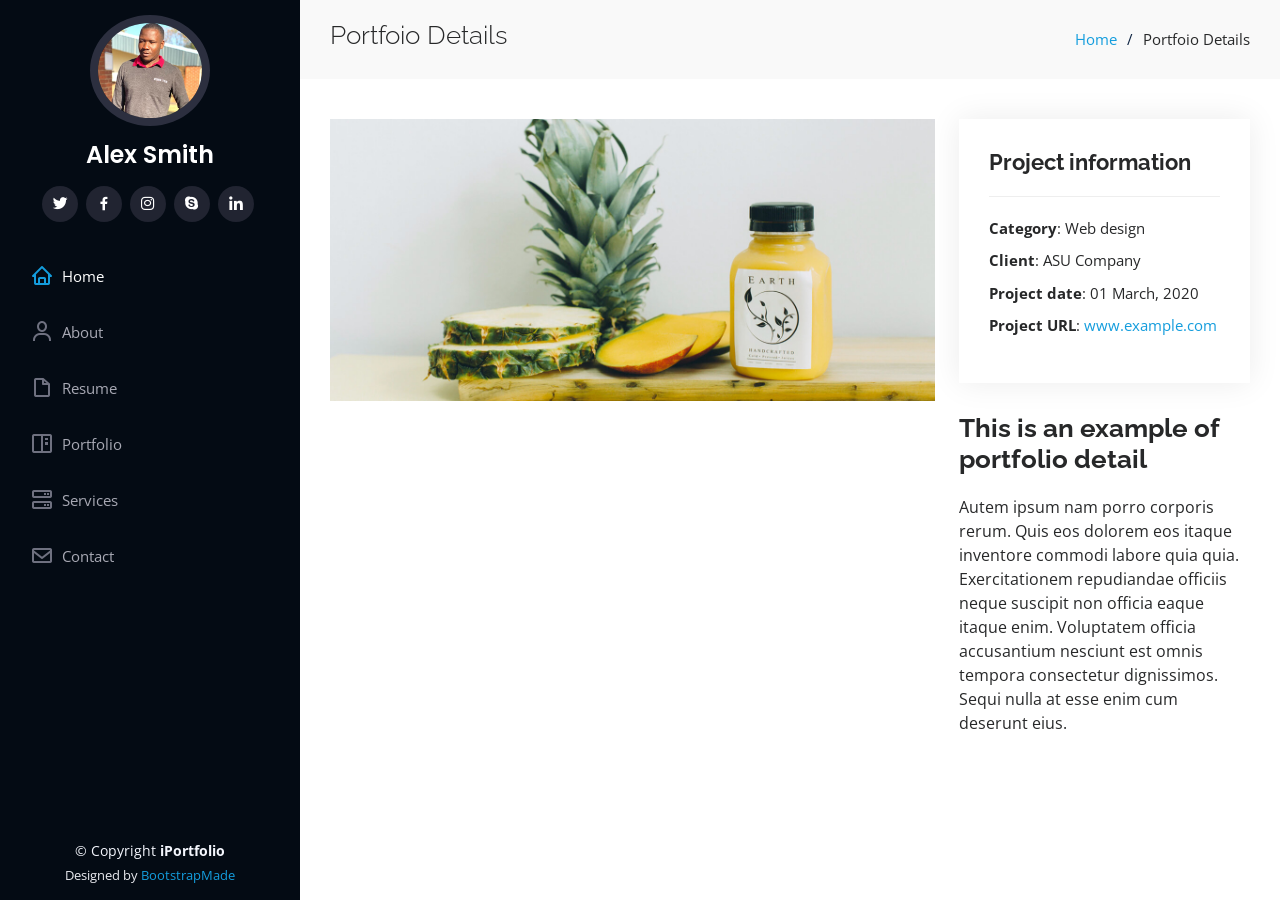
==== portfolio-details.html @ cdfadbc7 "first commit" ====
<!DOCTYPE html>
<html lang="en">

<head>
  <meta charset="utf-8">
  <meta content="width=device-width, initial-scale=1.0" name="viewport">

  <title>Portfolio Details - iPortfolio Bootstrap Template</title>
  <meta content="" name="description">
  <meta content="" name="keywords">

  <!-- Favicons -->
  <link href="assets/img/favicon.png" rel="icon">
  <link href="assets/img/apple-touch-icon.png" rel="apple-touch-icon">

  <!-- Google Fonts -->
  <link href="https://fonts.googleapis.com/css?family=Open+Sans:300,300i,400,400i,600,600i,700,700i|Raleway:300,300i,400,400i,500,500i,600,600i,700,700i|Poppins:300,300i,400,400i,500,500i,600,600i,700,700i" rel="stylesheet">

  <!-- Vendor CSS Files -->
  <link href="assets/vendor/aos/aos.css" rel="stylesheet">
  <link href="assets/vendor/bootstrap/css/bootstrap.min.css" rel="stylesheet">
  <link href="assets/vendor/bootstrap-icons/bootstrap-icons.css" rel="stylesheet">
  <link href="assets/vendor/boxicons/css/boxicons.min.css" rel="stylesheet">
  <link href="assets/vendor/glightbox/css/glightbox.min.css" rel="stylesheet">
  <link href="assets/vendor/swiper/swiper-bundle.min.css" rel="stylesheet">

  <!-- Template Main CSS File -->
  <link href="assets/css/style.css" rel="stylesheet">

  <!-- =======================================================
  * Template Name: iPortfolio
  * Updated: May 30 2023 with Bootstrap v5.3.0
  * Template URL: https://bootstrapmade.com/iportfolio-bootstrap-portfolio-websites-template/
  * Author: BootstrapMade.com
  * License: https://bootstrapmade.com/license/
  ======================================================== -->
</head>

<body>

  <!-- ======= Mobile nav toggle button ======= -->
  <i class="bi bi-list mobile-nav-toggle d-xl-none"></i>

  <!-- ======= Header ======= -->
  <header id="header">
    <div class="d-flex flex-column">

      <div class="profile">
        <img src="assets/img/profile-img.jpg" alt="" class="img-fluid rounded-circle">
        <h1 class="text-light"><a href="index.html">Alex Smith</a></h1>
        <div class="social-links mt-3 text-center">
          <a href="#" class="twitter"><i class="bx bxl-twitter"></i></a>
          <a href="#" class="facebook"><i class="bx bxl-facebook"></i></a>
          <a href="#" class="instagram"><i class="bx bxl-instagram"></i></a>
          <a href="#" class="google-plus"><i class="bx bxl-skype"></i></a>
          <a href="#" class="linkedin"><i class="bx bxl-linkedin"></i></a>
        </div>
      </div>

      <nav id="navbar" class="nav-menu navbar">
        <ul>
          <li><a href="#hero" class="nav-link scrollto active"><i class="bx bx-home"></i> <span>Home</span></a></li>
          <li><a href="#about" class="nav-link scrollto"><i class="bx bx-user"></i> <span>About</span></a></li>
          <li><a href="#resume" class="nav-link scrollto"><i class="bx bx-file-blank"></i> <span>Resume</span></a></li>
          <li><a href="#portfolio" class="nav-link scrollto"><i class="bx bx-book-content"></i> <span>Portfolio</span></a></li>
          <li><a href="#services" class="nav-link scrollto"><i class="bx bx-server"></i> <span>Services</span></a></li>
          <li><a href="#contact" class="nav-link scrollto"><i class="bx bx-envelope"></i> <span>Contact</span></a></li>
        </ul>
      </nav><!-- .nav-menu -->
    </div>
  </header><!-- End Header -->

  <main id="main">

    <!-- ======= Breadcrumbs ======= -->
    <section id="breadcrumbs" class="breadcrumbs">
      <div class="container">

        <div class="d-flex justify-content-between align-items-center">
          <h2>Portfoio Details</h2>
          <ol>
            <li><a href="index.html">Home</a></li>
            <li>Portfoio Details</li>
          </ol>
        </div>

      </div>
    </section><!-- End Breadcrumbs -->

    <!-- ======= Portfolio Details Section ======= -->
    <section id="portfolio-details" class="portfolio-details">
      <div class="container">

        <div class="row gy-4">

          <div class="col-lg-8">
            <div class="portfolio-details-slider swiper">
              <div class="swiper-wrapper align-items-center">

                <div class="swiper-slide">
                  <img src="assets/img/portfolio/portfolio-details-1.jpg" alt="">
                </div>

                <div class="swiper-slide">
                  <img src="assets/img/portfolio/portfolio-details-2.jpg" alt="">
                </div>

                <div class="swiper-slide">
                  <img src="assets/img/portfolio/portfolio-details-3.jpg" alt="">
                </div>

              </div>
              <div class="swiper-pagination"></div>
            </div>
          </div>

          <div class="col-lg-4">
            <div class="portfolio-info">
              <h3>Project information</h3>
              <ul>
                <li><strong>Category</strong>: Web design</li>
                <li><strong>Client</strong>: ASU Company</li>
                <li><strong>Project date</strong>: 01 March, 2020</li>
                <li><strong>Project URL</strong>: <a href="#">www.example.com</a></li>
              </ul>
            </div>
            <div class="portfolio-description">
              <h2>This is an example of portfolio detail</h2>
              <p>
                Autem ipsum nam porro corporis rerum. Quis eos dolorem eos itaque inventore commodi labore quia quia. Exercitationem repudiandae officiis neque suscipit non officia eaque itaque enim. Voluptatem officia accusantium nesciunt est omnis tempora consectetur dignissimos. Sequi nulla at esse enim cum deserunt eius.
              </p>
            </div>
          </div>

        </div>

      </div>
    </section><!-- End Portfolio Details Section -->

  </main><!-- End #main -->

  <!-- ======= Footer ======= -->
  <footer id="footer">
    <div class="container">
      <div class="copyright">
        &copy; Copyright <strong><span>iPortfolio</span></strong>
      </div>
      <div class="credits">
        <!-- All the links in the footer should remain intact. -->
        <!-- You can delete the links only if you purchased the pro version. -->
        <!-- Licensing information: https://bootstrapmade.com/license/ -->
        <!-- Purchase the pro version with working PHP/AJAX contact form: https://bootstrapmade.com/iportfolio-bootstrap-portfolio-websites-template/ -->
        Designed by <a href="https://bootstrapmade.com/">BootstrapMade</a>
      </div>
    </div>
  </footer><!-- End  Footer -->

  <a href="#" class="back-to-top d-flex align-items-center justify-content-center"><i class="bi bi-arrow-up-short"></i></a>

  <!-- Vendor JS Files -->
  <script src="assets/vendor/purecounter/purecounter_vanilla.js"></script>
  <script src="assets/vendor/aos/aos.js"></script>
  <script src="assets/vendor/bootstrap/js/bootstrap.bundle.min.js"></script>
  <script src="assets/vendor/glightbox/js/glightbox.min.js"></script>
  <script src="assets/vendor/isotope-layout/isotope.pkgd.min.js"></script>
  <script src="assets/vendor/swiper/swiper-bundle.min.js"></script>
  <script src="assets/vendor/typed.js/typed.umd.js"></script>
  <script src="assets/vendor/waypoints/noframework.waypoints.js"></script>
  <script src="assets/vendor/php-email-form/validate.js"></script>

  <!-- Template Main JS File -->
  <script src="assets/js/main.js"></script>

</body>

</html>
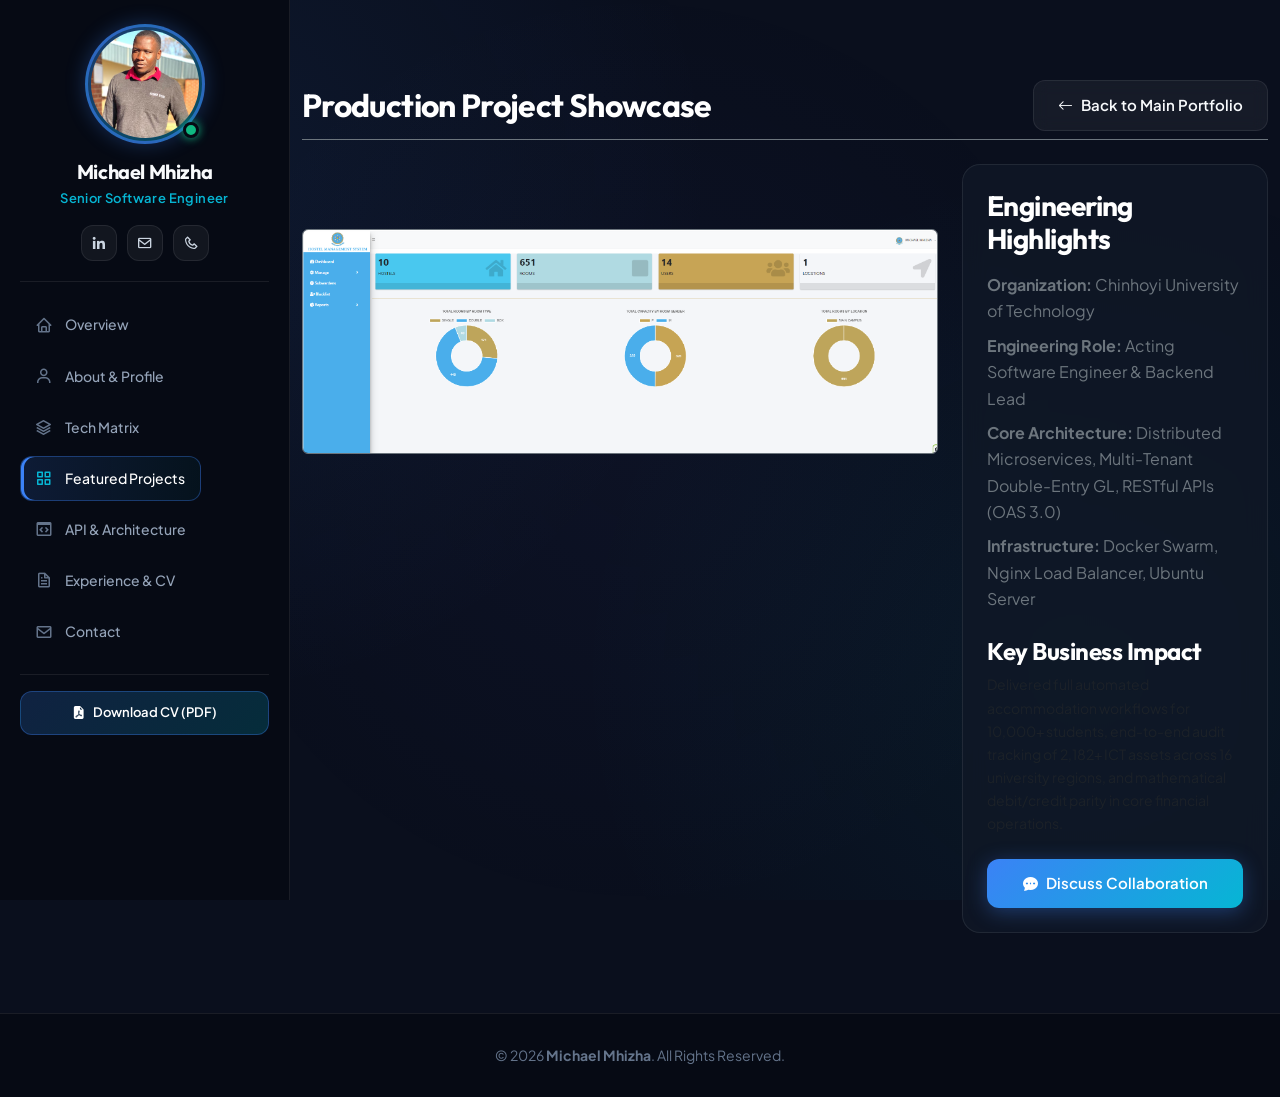
==== commit 84ec46d0: "feat: complete redesign of senior software engineer portfolio and CV with enterprise projects and in" ====
--- a/portfolio-details.html
+++ b/portfolio-details.html
@@ -5,16 +5,16 @@
   <meta charset="utf-8">
   <meta content="width=device-width, initial-scale=1.0" name="viewport">
 
-  <title>Portfolio Details - iPortfolio Bootstrap Template</title>
-  <meta content="" name="description">
-  <meta content="" name="keywords">
+  <title>Project Details | Michael Mhizha - Senior Software Engineer</title>
+  <meta content="Enterprise software engineering case studies by Michael Mhizha - Hostel Management, ICT Asset Register, Enterprise Payroll API, and Double-Entry General Ledger engines." name="description">
+  <meta content="Michael Mhizha, Enterprise Case Studies, Software Architecture, ASP.NET Core, Laravel, Angular, Docker Swarm" name="keywords">
 
   <!-- Favicons -->
-  <link href="assets/img/favicon.png" rel="icon">
+  <link href="assets/img/favicon.ico" rel="icon">
   <link href="assets/img/apple-touch-icon.png" rel="apple-touch-icon">
 
   <!-- Google Fonts -->
-  <link href="https://fonts.googleapis.com/css?family=Open+Sans:300,300i,400,400i,600,600i,700,700i|Raleway:300,300i,400,400i,500,500i,600,600i,700,700i|Poppins:300,300i,400,400i,500,500i,600,600i,700,700i" rel="stylesheet">
+  <link href="https://fonts.googleapis.com/css2?family=JetBrains+Mono:wght@400;500;600;700&family=Outfit:wght@400;500;600;700;800&family=Plus+Jakarta+Sans:wght@300;400;500;600;700;800&display=swap" rel="stylesheet">
 
   <!-- Vendor CSS Files -->
   <link href="assets/vendor/aos/aos.css" rel="stylesheet">
@@ -26,70 +26,63 @@
 
   <!-- Template Main CSS File -->
   <link href="assets/css/style.css" rel="stylesheet">
-
-  <!-- =======================================================
-  * Template Name: iPortfolio
-  * Updated: May 30 2023 with Bootstrap v5.3.0
-  * Template URL: https://bootstrapmade.com/iportfolio-bootstrap-portfolio-websites-template/
-  * Author: BootstrapMade.com
-  * License: https://bootstrapmade.com/license/
-  ======================================================== -->
 </head>
 
 <body>
 
   <!-- ======= Mobile nav toggle button ======= -->
-  <i class="bi bi-list mobile-nav-toggle d-xl-none"></i>
+  <i class="bi bi-list mobile-nav-toggle d-xl-none" aria-label="Toggle navigation"></i>
 
   <!-- ======= Header ======= -->
   <header id="header">
     <div class="d-flex flex-column">
 
-      <div class="profile">
-        <img src="assets/img/profile-img.jpg" alt="" class="img-fluid rounded-circle">
-        <h1 class="text-light"><a href="index.html">Alex Smith</a></h1>
+      <div class="profile-card">
+        <div class="avatar-wrapper">
+          <img src="assets/img/profile-img.jpg" alt="Michael Mhizha" class="profile-img">
+          <span class="status-badge"></span>
+        </div>
+        <h1><a href="index.html">Michael Mhizha</a></h1>
+        <span class="profile-role">Senior Software Engineer</span>
+
         <div class="social-links mt-3 text-center">
-          <a href="#" class="twitter"><i class="bx bxl-twitter"></i></a>
-          <a href="#" class="facebook"><i class="bx bxl-facebook"></i></a>
-          <a href="#" class="instagram"><i class="bx bxl-instagram"></i></a>
-          <a href="#" class="google-plus"><i class="bx bxl-skype"></i></a>
-          <a href="#" class="linkedin"><i class="bx bxl-linkedin"></i></a>
+          <a href="https://www.linkedin.com/in/michael-mhizha-a708a0170" target="_blank" rel="noopener noreferrer"><i class="bx bxl-linkedin"></i></a>
+          <a href="mailto:mmhizha96@gmail.com"><i class="bx bx-envelope"></i></a>
+          <a href="tel:+263783913244"><i class="bx bx-phone"></i></a>
         </div>
       </div>
 
       <nav id="navbar" class="nav-menu navbar">
         <ul>
-          <li><a href="#hero" class="nav-link scrollto active"><i class="bx bx-home"></i> <span>Home</span></a></li>
-          <li><a href="#about" class="nav-link scrollto"><i class="bx bx-user"></i> <span>About</span></a></li>
-          <li><a href="#resume" class="nav-link scrollto"><i class="bx bx-file-blank"></i> <span>Resume</span></a></li>
-          <li><a href="#portfolio" class="nav-link scrollto"><i class="bx bx-book-content"></i> <span>Portfolio</span></a></li>
-          <li><a href="#services" class="nav-link scrollto"><i class="bx bx-server"></i> <span>Services</span></a></li>
-          <li><a href="#contact" class="nav-link scrollto"><i class="bx bx-envelope"></i> <span>Contact</span></a></li>
+          <li><a href="index.html#hero" class="nav-link"><i class="bx bx-home"></i> <span>Overview</span></a></li>
+          <li><a href="index.html#about" class="nav-link"><i class="bx bx-user"></i> <span>About &amp; Profile</span></a></li>
+          <li><a href="index.html#skills" class="nav-link"><i class="bx bx-layer"></i> <span>Tech Matrix</span></a></li>
+          <li><a href="index.html#projects" class="nav-link active"><i class="bx bx-grid-alt"></i> <span>Featured Projects</span></a></li>
+          <li><a href="index.html#api-explorer" class="nav-link"><i class="bx bx-code-block"></i> <span>API &amp; Architecture</span></a></li>
+          <li><a href="index.html#resume" class="nav-link"><i class="bx bx-file"></i> <span>Experience &amp; CV</span></a></li>
+          <li><a href="index.html#contact" class="nav-link"><i class="bx bx-envelope"></i> <span>Contact</span></a></li>
         </ul>
-      </nav><!-- .nav-menu -->
+      </nav>
+
+      <div class="sidebar-footer">
+        <a href="assets/docs/Michael_Mhizha_CV.pdf?v=2026" target="_blank" class="sidebar-cv-btn">
+          <i class="bi bi-file-earmark-pdf-fill"></i> Download CV (PDF)
+        </a>
+      </div>
+
     </div>
   </header><!-- End Header -->
 
   <main id="main">
 
-    <!-- ======= Breadcrumbs ======= -->
-    <section id="breadcrumbs" class="breadcrumbs">
-      <div class="container">
+    <!-- ======= Project Details Section ======= -->
+    <section id="portfolio-details" class="portfolio-details">
+      <div class="container" data-aos="fade-up">
 
-        <div class="d-flex justify-content-between align-items-center">
-          <h2>Portfoio Details</h2>
-          <ol>
-            <li><a href="index.html">Home</a></li>
-            <li>Portfoio Details</li>
-          </ol>
+        <div class="d-flex justify-content-between align-items-center mb-4 pb-2 border-bottom border-secondary">
+          <h2 class="text-white mb-0">Production Project Showcase</h2>
+          <a href="index.html#projects" class="btn-outline-glass"><i class="bi bi-arrow-left"></i> Back to Main Portfolio</a>
         </div>
-
-      </div>
-    </section><!-- End Breadcrumbs -->
-
-    <!-- ======= Portfolio Details Section ======= -->
-    <section id="portfolio-details" class="portfolio-details">
-      <div class="container">
 
         <div class="row gy-4">
 
@@ -98,15 +91,23 @@
               <div class="swiper-wrapper align-items-center">
 
                 <div class="swiper-slide">
-                  <img src="assets/img/portfolio/portfolio-details-1.jpg" alt="">
+                  <img src="assets/img/portfolio/hostel-management.png" alt="Hostel Management Dashboard" class="img-fluid rounded border border-secondary">
                 </div>
 
                 <div class="swiper-slide">
-                  <img src="assets/img/portfolio/portfolio-details-2.jpg" alt="">
+                  <img src="assets/img/portfolio/asset-register.png" alt="ICT Asset Register Dashboard" class="img-fluid rounded border border-secondary">
                 </div>
 
                 <div class="swiper-slide">
-                  <img src="assets/img/portfolio/portfolio-details-3.jpg" alt="">
+                  <img src="assets/img/portfolio/payroll-api.png" alt="Payroll Management System API" class="img-fluid rounded border border-secondary">
+                </div>
+
+                <div class="swiper-slide">
+                  <img src="assets/img/portfolio/core-accounting-api.png" alt="Core Accounting Service API" class="img-fluid rounded border border-secondary">
+                </div>
+
+                <div class="swiper-slide">
+                  <img src="assets/img/portfolio/docker-swarm-infrastructure.jpg" alt="Docker Swarm Infrastructure" class="img-fluid rounded border border-secondary">
                 </div>
 
               </div>
@@ -115,20 +116,25 @@
           </div>
 
           <div class="col-lg-4">
-            <div class="portfolio-info">
-              <h3>Project information</h3>
-              <ul>
-                <li><strong>Category</strong>: Web design</li>
-                <li><strong>Client</strong>: ASU Company</li>
-                <li><strong>Project date</strong>: 01 March, 2020</li>
-                <li><strong>Project URL</strong>: <a href="#">www.example.com</a></li>
+            <div class="about-card p-4 h-100">
+              <h3 class="text-white mb-3">Engineering Highlights</h3>
+              <ul class="list-unstyled text-secondary mb-4">
+                <li class="mb-2"><strong>Organization:</strong> Chinhoyi University of Technology</li>
+                <li class="mb-2"><strong>Engineering Role:</strong> Acting Software Engineer &amp; Backend Lead</li>
+                <li class="mb-2"><strong>Core Architecture:</strong> Distributed Microservices, Multi-Tenant Double-Entry GL, RESTful APIs (OAS 3.0)</li>
+                <li class="mb-2"><strong>Infrastructure:</strong> Docker Swarm, Nginx Load Balancer, Ubuntu Server</li>
               </ul>
-            </div>
-            <div class="portfolio-description">
-              <h2>This is an example of portfolio detail</h2>
-              <p>
-                Autem ipsum nam porro corporis rerum. Quis eos dolorem eos itaque inventore commodi labore quia quia. Exercitationem repudiandae officiis neque suscipit non officia eaque itaque enim. Voluptatem officia accusantium nesciunt est omnis tempora consectetur dignissimos. Sequi nulla at esse enim cum deserunt eius.
+
+              <h4 class="text-white mb-2">Key Business Impact</h4>
+              <p class="text-muted small">
+                Delivered full automated accommodation workflows for 10,000+ students, end-to-end audit tracking of 2,182+ ICT assets across 16 university regions, and mathematical debit/credit parity in core financial operations.
               </p>
+
+              <div class="mt-4">
+                <a href="index.html#contact" class="btn-glow-primary w-100 justify-content-center">
+                  <i class="bi bi-chat-dots-fill"></i> Discuss Collaboration
+                </a>
+              </div>
             </div>
           </div>
 
@@ -141,19 +147,12 @@
 
   <!-- ======= Footer ======= -->
   <footer id="footer">
-    <div class="container">
+    <div class="container text-center">
       <div class="copyright">
-        &copy; Copyright <strong><span>iPortfolio</span></strong>
-      </div>
-      <div class="credits">
-        <!-- All the links in the footer should remain intact. -->
-        <!-- You can delete the links only if you purchased the pro version. -->
-        <!-- Licensing information: https://bootstrapmade.com/license/ -->
-        <!-- Purchase the pro version with working PHP/AJAX contact form: https://bootstrapmade.com/iportfolio-bootstrap-portfolio-websites-template/ -->
-        Designed by <a href="https://bootstrapmade.com/">BootstrapMade</a>
+        &copy; 2026 <strong><span>Michael Mhizha</span></strong>. All Rights Reserved.
       </div>
     </div>
-  </footer><!-- End  Footer -->
+  </footer>
 
   <a href="#" class="back-to-top d-flex align-items-center justify-content-center"><i class="bi bi-arrow-up-short"></i></a>
 
@@ -162,11 +161,9 @@
   <script src="assets/vendor/aos/aos.js"></script>
   <script src="assets/vendor/bootstrap/js/bootstrap.bundle.min.js"></script>
   <script src="assets/vendor/glightbox/js/glightbox.min.js"></script>
-  <script src="assets/vendor/isotope-layout/isotope.pkgd.min.js"></script>
   <script src="assets/vendor/swiper/swiper-bundle.min.js"></script>
   <script src="assets/vendor/typed.js/typed.umd.js"></script>
   <script src="assets/vendor/waypoints/noframework.waypoints.js"></script>
-  <script src="assets/vendor/php-email-form/validate.js"></script>
 
   <!-- Template Main JS File -->
   <script src="assets/js/main.js"></script>
--- a/assets/css/style.css
+++ b/assets/css/style.css
@@ -0,0 +1,1720 @@
+/*--------------------------------------------------------------
+# Michael Mhizha - Senior Backend & Full-Stack Engineer Portfolio
+# Design System: Dark-Tech Enterprise SaaS Aesthetic
+--------------------------------------------------------------*/
+
+@import url('https://fonts.googleapis.com/css2?family=JetBrains+Mono:wght@400;500;600;700&family=Outfit:wght@400;500;600;700;800&family=Plus+Jakarta+Sans:wght@300;400;500;600;700;800&display=swap');
+
+:root {
+  --font-primary: 'Plus Jakarta Sans', -apple-system, BlinkMacSystemFont, 'Segoe UI', Roboto, sans-serif;
+  --font-heading: 'Outfit', sans-serif;
+  --font-mono: 'JetBrains Mono', monospace;
+
+  /* Color Palette */
+  --bg-primary: #0a0f1d;
+  --bg-secondary: #0f172a;
+  --bg-card: rgba(17, 24, 39, 0.75);
+  --bg-card-hover: rgba(30, 41, 59, 0.85);
+  --bg-sidebar: #060a14;
+  
+  --border-subtle: rgba(255, 255, 255, 0.08);
+  --border-highlight: rgba(59, 130, 246, 0.35);
+  --border-glow: rgba(6, 182, 212, 0.4);
+
+  --accent-primary: #3b82f6;       /* Electric Blue */
+  --accent-secondary: #06b6d4;     /* Vibrant Cyan */
+  --accent-indigo: #6366f1;        /* Indigo */
+  --accent-emerald: #10b981;       /* Emerald / Success */
+  --accent-amber: #f59e0b;         /* Amber */
+  --accent-rose: #f43f5e;          /* Rose */
+
+  --text-primary: #f8fafc;
+  --text-secondary: #cbd5e1;
+  --text-muted: #94a3b8;
+  --text-dim: #64748b;
+
+  --gradient-primary: linear-gradient(135deg, #3b82f6 0%, #06b6d4 100%);
+  --gradient-accent: linear-gradient(135deg, #6366f1 0%, #3b82f6 50%, #06b6d4 100%);
+  --gradient-surface: linear-gradient(180deg, rgba(30, 41, 59, 0.5) 0%, rgba(15, 23, 42, 0.8) 100%);
+  --gradient-glow: radial-gradient(circle at 50% 0%, rgba(59, 130, 246, 0.15) 0%, transparent 70%);
+
+  --shadow-sm: 0 4px 6px -1px rgba(0, 0, 0, 0.3), 0 2px 4px -1px rgba(0, 0, 0, 0.2);
+  --shadow-lg: 0 20px 25px -5px rgba(0, 0, 0, 0.5), 0 10px 10px -5px rgba(0, 0, 0, 0.3);
+  --shadow-glow: 0 0 25px rgba(59, 130, 246, 0.25);
+  
+  --radius-sm: 8px;
+  --radius-md: 12px;
+  --radius-lg: 18px;
+  --radius-xl: 24px;
+  --radius-full: 9999px;
+  
+  --sidebar-width: 290px;
+  --transition-fast: 0.2s cubic-bezier(0.4, 0, 0.2, 1);
+  --transition-normal: 0.3s cubic-bezier(0.4, 0, 0.2, 1);
+  --transition-slow: 0.5s cubic-bezier(0.4, 0, 0.2, 1);
+}
+
+/*--------------------------------------------------------------
+# General Reset & Base Setup
+--------------------------------------------------------------*/
+*, *::before, *::after {
+  box-sizing: border-box;
+}
+
+html {
+  scroll-behavior: smooth;
+  color-scheme: dark;
+}
+
+body {
+  font-family: var(--font-primary);
+  background-color: var(--bg-primary);
+  color: var(--text-secondary);
+  line-height: 1.65;
+  overflow-x: hidden;
+  position: relative;
+  -webkit-font-smoothing: antialiased;
+}
+
+/* Custom Scrollbar */
+::-webkit-scrollbar {
+  width: 10px;
+}
+::-webkit-scrollbar-track {
+  background: var(--bg-primary);
+}
+::-webkit-scrollbar-thumb {
+  background: #1e293b;
+  border-radius: 5px;
+  border: 2px solid var(--bg-primary);
+}
+::-webkit-scrollbar-thumb:hover {
+  background: var(--accent-primary);
+}
+
+a {
+  color: var(--accent-secondary);
+  text-decoration: none;
+  transition: var(--transition-fast);
+}
+
+a:hover {
+  color: #67e8f9;
+  text-decoration: none;
+}
+
+h1, h2, h3, h4, h5, h6 {
+  font-family: var(--font-heading);
+  color: var(--text-primary);
+  font-weight: 700;
+  letter-spacing: -0.02em;
+}
+
+/* Ambient Background Light */
+body::before {
+  content: "";
+  position: fixed;
+  top: 0;
+  left: 0;
+  width: 100vw;
+  height: 100vh;
+  background: 
+    radial-gradient(circle at 15% 20%, rgba(59, 130, 246, 0.08) 0%, transparent 40%),
+    radial-gradient(circle at 85% 75%, rgba(6, 182, 212, 0.06) 0%, transparent 40%),
+    radial-gradient(circle at 50% 50%, rgba(99, 102, 241, 0.04) 0%, transparent 60%);
+  pointer-events: none;
+  z-index: -1;
+}
+
+/*--------------------------------------------------------------
+# Layout & Sidebar
+--------------------------------------------------------------*/
+#header {
+  position: fixed;
+  top: 0;
+  left: 0;
+  bottom: 0;
+  width: var(--sidebar-width);
+  background: var(--bg-sidebar);
+  border-right: 1px solid var(--border-subtle);
+  padding: 24px 20px;
+  overflow-y: auto;
+  z-index: 9997;
+  transition: all 0.4s ease-in-out;
+  display: flex;
+  flex-direction: column;
+  justify-content: space-between;
+}
+
+#header::-webkit-scrollbar {
+  width: 5px;
+}
+#header::-webkit-scrollbar-thumb {
+  background: #1f293d;
+}
+
+#main {
+  margin-left: var(--sidebar-width);
+  min-height: 100vh;
+  position: relative;
+  background: transparent;
+  transition: margin-left 0.4s ease-in-out;
+}
+
+@media (max-width: 1199px) {
+  #header {
+    left: calc(-1 * var(--sidebar-width));
+    box-shadow: 10px 0 30px rgba(0, 0, 0, 0.8);
+  }
+  #main {
+    margin-left: 0;
+  }
+}
+
+/* Mobile Nav Toggle */
+.mobile-nav-toggle {
+  position: fixed;
+  right: 18px;
+  top: 18px;
+  z-index: 9998;
+  border: 1px solid var(--border-subtle);
+  font-size: 22px;
+  background: rgba(15, 23, 42, 0.9);
+  backdrop-filter: blur(10px);
+  color: var(--text-primary);
+  width: 44px;
+  height: 44px;
+  display: inline-flex;
+  align-items: center;
+  justify-content: center;
+  border-radius: var(--radius-md);
+  cursor: pointer;
+  transition: var(--transition-fast);
+}
+
+.mobile-nav-toggle:hover {
+  background: var(--accent-primary);
+  color: #fff;
+  border-color: var(--accent-primary);
+}
+
+.mobile-nav-active {
+  overflow: hidden;
+}
+.mobile-nav-active #header {
+  left: 0;
+}
+
+/*--------------------------------------------------------------
+# Sidebar Profile Component
+--------------------------------------------------------------*/
+.profile-card {
+  text-align: center;
+  padding-bottom: 20px;
+  border-bottom: 1px solid var(--border-subtle);
+}
+
+.avatar-wrapper {
+  position: relative;
+  width: 120px;
+  height: 120px;
+  margin: 0 auto 16px;
+}
+
+.profile-img {
+  width: 100%;
+  height: 100%;
+  object-fit: cover;
+  border-radius: 50%;
+  border: 3px solid rgba(59, 130, 246, 0.6);
+  padding: 3px;
+  background: linear-gradient(135deg, rgba(59, 130, 246, 0.4), rgba(6, 182, 212, 0.4));
+  box-shadow: 0 0 20px rgba(59, 130, 246, 0.3);
+}
+
+.status-badge {
+  position: absolute;
+  bottom: 6px;
+  right: 6px;
+  width: 16px;
+  height: 16px;
+  background-color: var(--accent-emerald);
+  border-radius: 50%;
+  border: 3px solid var(--bg-sidebar);
+  box-shadow: 0 0 10px var(--accent-emerald);
+  animation: pulse-status 2s infinite;
+}
+
+@keyframes pulse-status {
+  0% { box-shadow: 0 0 0 0 rgba(16, 185, 129, 0.7); }
+  70% { box-shadow: 0 0 0 8px rgba(16, 185, 129, 0); }
+  100% { box-shadow: 0 0 0 0 rgba(16, 185, 129, 0); }
+}
+
+.profile-card h1 {
+  font-size: 20px;
+  font-weight: 700;
+  margin-bottom: 4px;
+}
+
+.profile-card h1 a {
+  color: var(--text-primary);
+}
+
+.profile-card .profile-role {
+  font-size: 13px;
+  color: var(--accent-secondary);
+  font-weight: 600;
+  margin-bottom: 12px;
+  display: block;
+  letter-spacing: 0.03em;
+}
+
+.profile-status-pill {
+  display: inline-flex;
+  align-items: center;
+  gap: 6px;
+  background: rgba(16, 185, 129, 0.12);
+  border: 1px solid rgba(16, 185, 129, 0.3);
+  color: #34d399;
+  font-size: 11px;
+  font-weight: 600;
+  padding: 4px 10px;
+  border-radius: var(--radius-full);
+  margin-bottom: 14px;
+}
+
+.status-dot {
+  width: 6px;
+  height: 6px;
+  background: #34d399;
+  border-radius: 50%;
+  display: inline-block;
+}
+
+.social-links {
+  display: flex;
+  justify-content: center;
+  gap: 10px;
+}
+
+.social-links a {
+  display: inline-flex;
+  align-items: center;
+  justify-content: center;
+  width: 36px;
+  height: 36px;
+  background: rgba(255, 255, 255, 0.05);
+  border: 1px solid var(--border-subtle);
+  border-radius: var(--radius-md);
+  color: var(--text-secondary);
+  font-size: 16px;
+  transition: var(--transition-fast);
+}
+
+.social-links a:hover {
+  background: var(--accent-primary);
+  border-color: var(--accent-primary);
+  color: #fff;
+  transform: translateY(-2px);
+  box-shadow: 0 4px 12px rgba(59, 130, 246, 0.4);
+}
+
+/*--------------------------------------------------------------
+# Navigation Menu
+--------------------------------------------------------------*/
+.nav-menu {
+  padding: 20px 0;
+  flex: 1;
+}
+
+.nav-menu ul {
+  list-style: none;
+  padding: 0;
+  margin: 0;
+  display: flex;
+  flex-direction: column;
+  gap: 6px;
+}
+
+.nav-menu a {
+  display: flex;
+  align-items: center;
+  gap: 12px;
+  color: var(--text-muted);
+  padding: 10px 14px;
+  border-radius: var(--radius-md);
+  font-size: 14px;
+  font-weight: 500;
+  border: 1px solid transparent;
+  transition: var(--transition-fast);
+}
+
+.nav-menu a i {
+  font-size: 18px;
+  color: var(--text-dim);
+  transition: var(--transition-fast);
+}
+
+.nav-menu a:hover {
+  color: var(--text-primary);
+  background: rgba(255, 255, 255, 0.04);
+  border-color: var(--border-subtle);
+}
+
+.nav-menu a:hover i {
+  color: var(--accent-secondary);
+}
+
+.nav-menu a.active {
+  color: #fff;
+  background: linear-gradient(90deg, rgba(59, 130, 246, 0.15), rgba(6, 182, 212, 0.05));
+  border-color: var(--border-highlight);
+  box-shadow: inset 3px 0 0 var(--accent-primary);
+}
+
+.nav-menu a.active i {
+  color: var(--accent-secondary);
+}
+
+/* Sidebar Footer */
+.sidebar-footer {
+  padding-top: 16px;
+  border-top: 1px solid var(--border-subtle);
+  font-size: 12px;
+  color: var(--text-dim);
+  text-align: center;
+}
+
+.sidebar-cv-btn {
+  display: flex;
+  align-items: center;
+  justify-content: center;
+  gap: 8px;
+  width: 100%;
+  padding: 10px;
+  background: linear-gradient(135deg, rgba(59, 130, 246, 0.2), rgba(6, 182, 212, 0.2));
+  border: 1px solid var(--border-highlight);
+  border-radius: var(--radius-md);
+  color: #fff;
+  font-weight: 600;
+  font-size: 13px;
+  margin-bottom: 12px;
+  transition: var(--transition-fast);
+}
+
+.sidebar-cv-btn:hover {
+  background: var(--gradient-primary);
+  color: #fff;
+  transform: translateY(-2px);
+  box-shadow: 0 4px 15px rgba(59, 130, 246, 0.4);
+}
+
+/*--------------------------------------------------------------
+# Section Architecture & Typography
+--------------------------------------------------------------*/
+section {
+  padding: 80px 0;
+  position: relative;
+}
+
+.section-bg {
+  background: rgba(15, 23, 42, 0.45);
+  border-top: 1px solid var(--border-subtle);
+  border-bottom: 1px solid var(--border-subtle);
+}
+
+.section-title {
+  margin-bottom: 48px;
+  position: relative;
+}
+
+.section-tag {
+  display: inline-flex;
+  align-items: center;
+  gap: 6px;
+  font-size: 12px;
+  font-weight: 700;
+  text-transform: uppercase;
+  letter-spacing: 0.1em;
+  color: var(--accent-secondary);
+  background: rgba(6, 182, 212, 0.1);
+  border: 1px solid rgba(6, 182, 212, 0.25);
+  padding: 4px 12px;
+  border-radius: var(--radius-full);
+  margin-bottom: 12px;
+}
+
+.section-title h2 {
+  font-size: 34px;
+  font-weight: 800;
+  margin-bottom: 14px;
+  background: linear-gradient(135deg, #ffffff 0%, #cbd5e1 100%);
+  -webkit-background-clip: text;
+  -webkit-text-fill-color: transparent;
+}
+
+.section-title p {
+  font-size: 16px;
+  color: var(--text-muted);
+  max-width: 720px;
+  margin-bottom: 0;
+}
+
+/*--------------------------------------------------------------
+# Hero Section
+--------------------------------------------------------------*/
+#hero {
+  min-height: 100vh;
+  display: flex;
+  align-items: center;
+  position: relative;
+  padding: 100px 0 60px;
+  background: radial-gradient(circle at 70% 30%, rgba(59, 130, 246, 0.15) 0%, transparent 60%),
+              radial-gradient(circle at 20% 80%, rgba(6, 182, 212, 0.1) 0%, transparent 50%);
+  border-bottom: 1px solid var(--border-subtle);
+}
+
+.hero-badge {
+  display: inline-flex;
+  align-items: center;
+  gap: 8px;
+  padding: 6px 14px;
+  background: rgba(59, 130, 246, 0.12);
+  border: 1px solid rgba(59, 130, 246, 0.3);
+  border-radius: var(--radius-full);
+  font-size: 13px;
+  font-weight: 600;
+  color: #60a5fa;
+  margin-bottom: 20px;
+}
+
+.hero-title {
+  font-size: 52px;
+  font-weight: 800;
+  line-height: 1.15;
+  margin-bottom: 16px;
+}
+
+.hero-title .gradient-text {
+  background: var(--gradient-accent);
+  -webkit-background-clip: text;
+  -webkit-text-fill-color: transparent;
+}
+
+.hero-typing {
+  font-size: 22px;
+  color: var(--text-secondary);
+  margin-bottom: 20px;
+  font-weight: 500;
+}
+
+.hero-typing .typed {
+  color: var(--accent-secondary);
+  font-weight: 700;
+  border-bottom: 2px solid var(--accent-secondary);
+  padding-bottom: 2px;
+}
+
+.hero-desc {
+  font-size: 17px;
+  color: var(--text-muted);
+  max-width: 680px;
+  margin-bottom: 32px;
+  line-height: 1.7;
+}
+
+.hero-actions {
+  display: flex;
+  flex-wrap: wrap;
+  gap: 14px;
+  margin-bottom: 48px;
+}
+
+.btn-glow-primary {
+  display: inline-flex;
+  align-items: center;
+  gap: 8px;
+  padding: 12px 26px;
+  background: var(--gradient-primary);
+  border: none;
+  border-radius: var(--radius-md);
+  color: #fff;
+  font-weight: 600;
+  font-size: 15px;
+  transition: var(--transition-fast);
+  box-shadow: 0 4px 20px rgba(59, 130, 246, 0.35);
+}
+
+.btn-glow-primary:hover {
+  transform: translateY(-2px);
+  box-shadow: 0 6px 25px rgba(59, 130, 246, 0.5);
+  color: #fff;
+}
+
+.btn-outline-glass {
+  display: inline-flex;
+  align-items: center;
+  gap: 8px;
+  padding: 12px 24px;
+  background: rgba(255, 255, 255, 0.05);
+  border: 1px solid var(--border-subtle);
+  border-radius: var(--radius-md);
+  color: var(--text-primary);
+  font-weight: 600;
+  font-size: 15px;
+  backdrop-filter: blur(8px);
+  transition: var(--transition-fast);
+}
+
+.btn-outline-glass:hover {
+  background: rgba(255, 255, 255, 0.1);
+  border-color: var(--accent-secondary);
+  color: var(--accent-secondary);
+  transform: translateY(-2px);
+}
+
+/* Stats Counter Grid */
+.hero-stats {
+  display: grid;
+  grid-template-columns: repeat(auto-fit, minmax(140px, 1fr));
+  gap: 16px;
+  margin-top: 20px;
+  max-width: 820px;
+}
+
+.stat-card {
+  background: var(--bg-card);
+  border: 1px solid var(--border-subtle);
+  border-radius: var(--radius-md);
+  padding: 18px 16px;
+  backdrop-filter: blur(12px);
+  position: relative;
+  overflow: hidden;
+  transition: var(--transition-fast);
+}
+
+.stat-card::before {
+  content: "";
+  position: absolute;
+  top: 0;
+  left: 0;
+  right: 0;
+  height: 2px;
+  background: var(--gradient-primary);
+  opacity: 0.8;
+}
+
+.stat-card:hover {
+  transform: translateY(-3px);
+  border-color: var(--border-highlight);
+  box-shadow: var(--shadow-glow);
+}
+
+.stat-number {
+  font-family: var(--font-heading);
+  font-size: 28px;
+  font-weight: 800;
+  color: var(--text-primary);
+  line-height: 1;
+  margin-bottom: 6px;
+  display: flex;
+  align-items: baseline;
+  gap: 2px;
+}
+
+.stat-number .stat-symbol {
+  color: var(--accent-secondary);
+  font-size: 20px;
+}
+
+.stat-label {
+  font-size: 12px;
+  color: var(--text-muted);
+  font-weight: 600;
+  text-transform: uppercase;
+  letter-spacing: 0.05em;
+  margin: 0;
+}
+
+@media (max-width: 768px) {
+  .hero-title {
+    font-size: 36px;
+  }
+  .hero-typing {
+    font-size: 18px;
+  }
+  .hero-stats {
+    grid-template-columns: repeat(2, 1fr);
+  }
+}
+
+/*--------------------------------------------------------------
+# About Section
+--------------------------------------------------------------*/
+.about-card {
+  background: var(--bg-card);
+  border: 1px solid var(--border-subtle);
+  border-radius: var(--radius-lg);
+  padding: 36px;
+  backdrop-filter: blur(12px);
+}
+
+.about-lead {
+  font-size: 18px;
+  font-weight: 600;
+  color: var(--text-primary);
+  line-height: 1.6;
+  margin-bottom: 20px;
+}
+
+.about-text {
+  font-size: 15px;
+  color: var(--text-secondary);
+  line-height: 1.8;
+  margin-bottom: 28px;
+}
+
+.info-grid {
+  display: grid;
+  grid-template-columns: repeat(auto-fit, minmax(220px, 1fr));
+  gap: 16px;
+  margin-bottom: 30px;
+}
+
+.info-item {
+  display: flex;
+  align-items: center;
+  gap: 12px;
+  padding: 12px 14px;
+  background: rgba(255, 255, 255, 0.03);
+  border: 1px solid var(--border-subtle);
+  border-radius: var(--radius-md);
+}
+
+.info-icon {
+  width: 36px;
+  height: 36px;
+  border-radius: var(--radius-sm);
+  background: rgba(59, 130, 246, 0.15);
+  color: var(--accent-secondary);
+  display: flex;
+  align-items: center;
+  justify-content: center;
+  font-size: 18px;
+  flex-shrink: 0;
+}
+
+.info-content strong {
+  display: block;
+  font-size: 11px;
+  text-transform: uppercase;
+  letter-spacing: 0.05em;
+  color: var(--text-muted);
+}
+
+.info-content span, .info-content a {
+  font-size: 14px;
+  font-weight: 600;
+  color: var(--text-primary);
+}
+
+/* Core Competency Badges */
+.competency-box {
+  display: grid;
+  grid-template-columns: repeat(auto-fit, minmax(240px, 1fr));
+  gap: 16px;
+  margin-top: 24px;
+}
+
+.competency-item {
+  background: rgba(255, 255, 255, 0.02);
+  border: 1px solid var(--border-subtle);
+  border-radius: var(--radius-md);
+  padding: 18px;
+  transition: var(--transition-fast);
+}
+
+.competency-item:hover {
+  background: rgba(255, 255, 255, 0.04);
+  border-color: var(--border-highlight);
+  transform: translateY(-2px);
+}
+
+.competency-header {
+  display: flex;
+  align-items: center;
+  gap: 10px;
+  margin-bottom: 8px;
+}
+
+.competency-header i {
+  font-size: 20px;
+  color: var(--accent-secondary);
+}
+
+.competency-header h4 {
+  font-size: 15px;
+  margin: 0;
+  font-weight: 700;
+}
+
+.competency-item p {
+  font-size: 13px;
+  color: var(--text-muted);
+  margin: 0;
+  line-height: 1.5;
+}
+
+/*--------------------------------------------------------------
+# Skills Matrix Section
+--------------------------------------------------------------*/
+.skill-category-card {
+  background: var(--bg-card);
+  border: 1px solid var(--border-subtle);
+  border-radius: var(--radius-lg);
+  padding: 28px;
+  height: 100%;
+  backdrop-filter: blur(12px);
+  transition: var(--transition-normal);
+  position: relative;
+  overflow: hidden;
+}
+
+.skill-category-card:hover {
+  border-color: var(--border-highlight);
+  transform: translateY(-4px);
+  box-shadow: var(--shadow-lg);
+}
+
+.category-icon-wrapper {
+  width: 48px;
+  height: 48px;
+  border-radius: var(--radius-md);
+  background: linear-gradient(135deg, rgba(59, 130, 246, 0.2), rgba(6, 182, 212, 0.2));
+  border: 1px solid var(--border-highlight);
+  display: flex;
+  align-items: center;
+  justify-content: center;
+  font-size: 24px;
+  color: var(--accent-secondary);
+  margin-bottom: 20px;
+}
+
+.skill-category-card h3 {
+  font-size: 19px;
+  margin-bottom: 12px;
+  font-weight: 700;
+}
+
+.skill-category-card p {
+  font-size: 13.5px;
+  color: var(--text-muted);
+  margin-bottom: 20px;
+}
+
+.skill-tag-cloud {
+  display: flex;
+  flex-wrap: wrap;
+  gap: 8px;
+}
+
+.skill-pill {
+  display: inline-flex;
+  align-items: center;
+  gap: 6px;
+  padding: 6px 12px;
+  background: rgba(255, 255, 255, 0.04);
+  border: 1px solid var(--border-subtle);
+  border-radius: var(--radius-full);
+  font-size: 12.5px;
+  font-weight: 600;
+  color: var(--text-primary);
+  transition: var(--transition-fast);
+}
+
+.skill-pill i {
+  font-size: 14px;
+  color: var(--accent-secondary);
+}
+
+.skill-pill:hover {
+  background: rgba(59, 130, 246, 0.15);
+  border-color: var(--accent-primary);
+  color: #fff;
+  transform: scale(1.04);
+}
+
+.skill-pill.featured {
+  background: rgba(6, 182, 212, 0.12);
+  border-color: rgba(6, 182, 212, 0.35);
+  color: #67e8f9;
+}
+
+/*--------------------------------------------------------------
+# Featured Projects Section
+--------------------------------------------------------------*/
+.portfolio-filters {
+  display: flex;
+  justify-content: center;
+  flex-wrap: wrap;
+  gap: 8px;
+  margin-bottom: 36px;
+  padding: 0;
+  list-style: none;
+}
+
+.portfolio-filters li {
+  cursor: pointer;
+  padding: 8px 18px;
+  font-size: 13.5px;
+  font-weight: 600;
+  border-radius: var(--radius-full);
+  background: rgba(255, 255, 255, 0.03);
+  border: 1px solid var(--border-subtle);
+  color: var(--text-muted);
+  transition: var(--transition-fast);
+}
+
+.portfolio-filters li:hover {
+  color: var(--text-primary);
+  border-color: var(--border-highlight);
+}
+
+.portfolio-filters li.filter-active {
+  background: var(--gradient-primary);
+  border-color: transparent;
+  color: #fff;
+  box-shadow: 0 4px 15px rgba(59, 130, 246, 0.4);
+}
+
+.project-card {
+  background: var(--bg-card);
+  border: 1px solid var(--border-subtle);
+  border-radius: var(--radius-lg);
+  overflow: hidden;
+  backdrop-filter: blur(12px);
+  transition: var(--transition-normal);
+  display: flex;
+  flex-direction: column;
+  height: 100%;
+}
+
+.project-card:hover {
+  transform: translateY(-6px);
+  border-color: var(--border-highlight);
+  box-shadow: 0 20px 30px rgba(0, 0, 0, 0.4), var(--shadow-glow);
+}
+
+.project-thumb {
+  position: relative;
+  width: 100%;
+  height: 220px;
+  overflow: hidden;
+  background: #0d1527;
+}
+
+.project-thumb img {
+  width: 100%;
+  height: 100%;
+  object-fit: cover;
+  object-position: top center;
+  transition: transform 0.5s ease;
+}
+
+.project-card:hover .project-thumb img {
+  transform: scale(1.05);
+}
+
+.project-overlay {
+  position: absolute;
+  top: 0;
+  left: 0;
+  right: 0;
+  bottom: 0;
+  background: linear-gradient(180deg, rgba(10, 15, 29, 0.2) 0%, rgba(10, 15, 29, 0.85) 100%);
+  display: flex;
+  align-items: flex-end;
+  padding: 16px;
+  opacity: 0;
+  transition: var(--transition-fast);
+}
+
+.project-card:hover .project-overlay {
+  opacity: 1;
+}
+
+.overlay-actions {
+  display: flex;
+  gap: 10px;
+}
+
+.overlay-btn {
+  display: inline-flex;
+  align-items: center;
+  gap: 6px;
+  padding: 6px 12px;
+  background: rgba(15, 23, 42, 0.85);
+  border: 1px solid var(--border-subtle);
+  border-radius: var(--radius-sm);
+  color: #fff;
+  font-size: 12px;
+  font-weight: 600;
+  backdrop-filter: blur(8px);
+}
+
+.overlay-btn:hover {
+  background: var(--accent-primary);
+  border-color: var(--accent-primary);
+  color: #fff;
+}
+
+.project-role-badge {
+  position: absolute;
+  top: 14px;
+  right: 14px;
+  background: rgba(15, 23, 42, 0.9);
+  backdrop-filter: blur(8px);
+  border: 1px solid var(--border-highlight);
+  color: #67e8f9;
+  font-size: 11px;
+  font-weight: 700;
+  padding: 4px 10px;
+  border-radius: var(--radius-full);
+  letter-spacing: 0.03em;
+  z-index: 2;
+}
+
+.project-body {
+  padding: 24px;
+  display: flex;
+  flex-direction: column;
+  flex: 1;
+}
+
+.project-org {
+  font-size: 12px;
+  color: var(--accent-secondary);
+  font-weight: 700;
+  text-transform: uppercase;
+  letter-spacing: 0.05em;
+  margin-bottom: 6px;
+}
+
+.project-title {
+  font-size: 20px;
+  font-weight: 700;
+  margin-bottom: 10px;
+}
+
+.project-desc {
+  font-size: 14px;
+  color: var(--text-muted);
+  line-height: 1.6;
+  margin-bottom: 18px;
+  flex: 1;
+}
+
+.project-metrics {
+  display: flex;
+  gap: 12px;
+  padding: 10px 12px;
+  background: rgba(255, 255, 255, 0.02);
+  border: 1px solid var(--border-subtle);
+  border-radius: var(--radius-md);
+  margin-bottom: 16px;
+}
+
+.metric-pill {
+  font-size: 12px;
+  color: var(--text-secondary);
+  font-weight: 600;
+}
+
+.metric-pill strong {
+  color: var(--accent-secondary);
+}
+
+.project-tech {
+  display: flex;
+  flex-wrap: wrap;
+  gap: 6px;
+  margin-bottom: 20px;
+}
+
+.tech-tag {
+  font-size: 11.5px;
+  font-weight: 600;
+  color: var(--text-secondary);
+  background: rgba(255, 255, 255, 0.05);
+  border: 1px solid var(--border-subtle);
+  padding: 3px 8px;
+  border-radius: var(--radius-sm);
+}
+
+.project-card-footer {
+  display: flex;
+  justify-content: space-between;
+  align-items: center;
+  border-top: 1px solid var(--border-subtle);
+  padding-top: 16px;
+  margin-top: auto;
+}
+
+.btn-card-action {
+  font-size: 13px;
+  font-weight: 600;
+  color: var(--accent-secondary);
+  display: inline-flex;
+  align-items: center;
+  gap: 6px;
+  background: none;
+  border: none;
+  padding: 0;
+  cursor: pointer;
+  transition: var(--transition-fast);
+}
+
+.btn-card-action:hover {
+  color: #fff;
+  transform: translateX(4px);
+}
+
+.badge-repo-private {
+  display: inline-flex;
+  align-items: center;
+  gap: 5px;
+  font-size: 11px;
+  font-weight: 600;
+  color: #fbbf24;
+  background: rgba(245, 158, 11, 0.12);
+  border: 1px solid rgba(245, 158, 11, 0.3);
+  padding: 3px 8px;
+  border-radius: var(--radius-sm);
+  margin-bottom: 12px;
+}
+
+.repo-notice-box {
+  display: flex;
+  align-items: flex-start;
+  gap: 12px;
+  padding: 14px 16px;
+  background: rgba(245, 158, 11, 0.08);
+  border: 1px solid rgba(245, 158, 11, 0.25);
+  border-radius: var(--radius-md);
+  margin-top: 20px;
+  font-size: 13px;
+  color: #fde68a;
+}
+
+.repo-notice-box strong {
+  color: #fbbf24;
+  display: block;
+  font-size: 13.5px;
+  margin-bottom: 2px;
+}
+
+/*--------------------------------------------------------------
+# Interactive Architecture & Swagger Explorer Component
+--------------------------------------------------------------*/
+.api-explorer-card {
+  background: var(--bg-card);
+  border: 1px solid var(--border-subtle);
+  border-radius: var(--radius-xl);
+  backdrop-filter: blur(16px);
+  overflow: hidden;
+  box-shadow: var(--shadow-lg);
+}
+
+.api-tabs-header {
+  display: flex;
+  background: rgba(10, 15, 29, 0.85);
+  border-bottom: 1px solid var(--border-subtle);
+  overflow-x: auto;
+}
+
+.api-tab-btn {
+  padding: 16px 24px;
+  font-size: 14px;
+  font-weight: 600;
+  color: var(--text-muted);
+  background: none;
+  border: none;
+  border-bottom: 2px solid transparent;
+  display: inline-flex;
+  align-items: center;
+  gap: 8px;
+  cursor: pointer;
+  white-space: nowrap;
+  transition: var(--transition-fast);
+}
+
+.api-tab-btn:hover {
+  color: var(--text-primary);
+  background: rgba(255, 255, 255, 0.02);
+}
+
+.api-tab-btn.active {
+  color: var(--accent-secondary);
+  border-bottom-color: var(--accent-secondary);
+  background: rgba(6, 182, 212, 0.05);
+}
+
+.api-explorer-body {
+  padding: 28px;
+}
+
+.swagger-hero-meta {
+  background: rgba(255, 255, 255, 0.02);
+  border: 1px solid var(--border-subtle);
+  border-radius: var(--radius-md);
+  padding: 20px;
+  margin-bottom: 24px;
+}
+
+.swagger-hero-meta h3 {
+  font-size: 20px;
+  margin-bottom: 8px;
+  display: flex;
+  align-items: center;
+  gap: 10px;
+}
+
+.oas-badge {
+  font-size: 11px;
+  background: #10b981;
+  color: #fff;
+  padding: 2px 8px;
+  border-radius: var(--radius-full);
+  font-family: var(--font-mono);
+  font-weight: 700;
+}
+
+.swagger-hero-meta p {
+  font-size: 14px;
+  color: var(--text-secondary);
+  margin-bottom: 12px;
+}
+
+.spec-list {
+  display: grid;
+  grid-template-columns: repeat(auto-fit, minmax(280px, 1fr));
+  gap: 8px;
+  font-size: 13px;
+  color: var(--text-muted);
+}
+
+.spec-list li {
+  list-style: none;
+  display: flex;
+  align-items: center;
+  gap: 8px;
+}
+
+.spec-list li i {
+  color: var(--accent-emerald);
+}
+
+/* Endpoint Rows */
+.endpoint-group-title {
+  font-size: 16px;
+  font-weight: 700;
+  color: var(--text-primary);
+  margin: 24px 0 12px;
+  display: flex;
+  align-items: center;
+  justify-content: space-between;
+}
+
+.endpoint-group-title small {
+  font-size: 12px;
+  color: var(--text-dim);
+  font-weight: normal;
+}
+
+.endpoint-accordion-item {
+  border: 1px solid var(--border-subtle);
+  border-radius: var(--radius-md);
+  margin-bottom: 10px;
+  background: rgba(255, 255, 255, 0.02);
+  overflow: hidden;
+}
+
+.endpoint-trigger {
+  width: 100%;
+  padding: 12px 16px;
+  background: none;
+  border: none;
+  display: flex;
+  align-items: center;
+  justify-content: space-between;
+  cursor: pointer;
+  text-align: left;
+  transition: var(--transition-fast);
+}
+
+.endpoint-trigger:hover {
+  background: rgba(255, 255, 255, 0.04);
+}
+
+.endpoint-meta {
+  display: flex;
+  align-items: center;
+  gap: 12px;
+  font-family: var(--font-mono);
+  font-size: 13.5px;
+}
+
+.http-method {
+  font-weight: 700;
+  font-size: 11px;
+  padding: 4px 8px;
+  border-radius: var(--radius-sm);
+  color: #fff;
+  min-width: 60px;
+  text-align: center;
+}
+
+.http-get { background: #3b82f6; }
+.http-post { background: #10b981; }
+.http-put { background: #f59e0b; }
+.http-delete { background: #ef4444; }
+
+.endpoint-path {
+  color: var(--text-primary);
+  font-weight: 600;
+}
+
+.endpoint-desc {
+  font-size: 13px;
+  color: var(--text-muted);
+  font-family: var(--font-primary);
+}
+
+.endpoint-details {
+  padding: 16px;
+  background: #080d1a;
+  border-top: 1px solid var(--border-subtle);
+  display: none;
+}
+
+.endpoint-details.show {
+  display: block;
+}
+
+.code-window {
+  background: #030712;
+  border: 1px solid var(--border-subtle);
+  border-radius: var(--radius-md);
+  padding: 14px;
+  font-family: var(--font-mono);
+  font-size: 12.5px;
+  color: #a5f3fc;
+  overflow-x: auto;
+  margin-top: 8px;
+}
+
+/* Architecture Flow Box */
+.arch-diagram-box {
+  background: #070c18;
+  border: 1px solid var(--border-subtle);
+  border-radius: var(--radius-lg);
+  padding: 24px;
+  text-align: center;
+}
+
+.arch-step-grid {
+  display: grid;
+  grid-template-columns: repeat(auto-fit, minmax(180px, 1fr));
+  gap: 16px;
+  margin-top: 20px;
+}
+
+.arch-step-card {
+  background: rgba(255, 255, 255, 0.03);
+  border: 1px solid var(--border-subtle);
+  border-radius: var(--radius-md);
+  padding: 16px;
+  text-align: center;
+  position: relative;
+}
+
+.arch-step-card i {
+  font-size: 28px;
+  color: var(--accent-secondary);
+  margin-bottom: 8px;
+  display: block;
+}
+
+.arch-step-card h4 {
+  font-size: 14px;
+  font-weight: 700;
+  margin-bottom: 4px;
+}
+
+.arch-step-card p {
+  font-size: 12px;
+  color: var(--text-muted);
+  margin: 0;
+}
+
+/*--------------------------------------------------------------
+# Experience & Resume Timeline Section
+--------------------------------------------------------------*/
+.timeline {
+  position: relative;
+  padding-left: 30px;
+}
+
+.timeline::before {
+  content: "";
+  position: absolute;
+  top: 0;
+  bottom: 0;
+  left: 9px;
+  width: 2px;
+  background: linear-gradient(180deg, var(--accent-primary) 0%, var(--accent-secondary) 50%, rgba(255, 255, 255, 0.05) 100%);
+}
+
+.timeline-item {
+  position: relative;
+  margin-bottom: 36px;
+}
+
+.timeline-dot {
+  position: absolute;
+  left: -30px;
+  top: 4px;
+  width: 20px;
+  height: 20px;
+  border-radius: 50%;
+  background: var(--bg-primary);
+  border: 3px solid var(--accent-primary);
+  box-shadow: 0 0 10px rgba(59, 130, 246, 0.5);
+}
+
+.timeline-card {
+  background: var(--bg-card);
+  border: 1px solid var(--border-subtle);
+  border-radius: var(--radius-lg);
+  padding: 24px;
+  backdrop-filter: blur(12px);
+  transition: var(--transition-fast);
+}
+
+.timeline-card:hover {
+  border-color: var(--border-highlight);
+  transform: translateX(4px);
+}
+
+.timeline-header {
+  display: flex;
+  justify-content: space-between;
+  align-items: flex-start;
+  flex-wrap: wrap;
+  gap: 8px;
+  margin-bottom: 8px;
+}
+
+.timeline-title {
+  font-size: 18px;
+  font-weight: 700;
+  margin: 0;
+}
+
+.timeline-period {
+  font-size: 12px;
+  font-weight: 700;
+  color: var(--accent-secondary);
+  background: rgba(6, 182, 212, 0.1);
+  border: 1px solid rgba(6, 182, 212, 0.25);
+  padding: 3px 10px;
+  border-radius: var(--radius-full);
+}
+
+.timeline-company {
+  font-size: 14px;
+  color: #93c5fd;
+  font-weight: 600;
+  margin-bottom: 14px;
+  display: block;
+}
+
+.timeline-list {
+  padding-left: 18px;
+  margin: 0;
+  font-size: 14px;
+  color: var(--text-secondary);
+}
+
+.timeline-list li {
+  margin-bottom: 8px;
+  line-height: 1.6;
+}
+
+.timeline-list li::marker {
+  color: var(--accent-secondary);
+}
+
+/* Reference Cards */
+.reference-card {
+  background: rgba(255, 255, 255, 0.03);
+  border: 1px solid var(--border-subtle);
+  border-radius: var(--radius-md);
+  padding: 16px;
+  margin-bottom: 12px;
+}
+
+.reference-card h5 {
+  font-size: 14.5px;
+  font-weight: 700;
+  margin-bottom: 4px;
+  color: var(--text-primary);
+}
+
+.reference-card p {
+  font-size: 12.5px;
+  color: var(--text-muted);
+  margin-bottom: 4px;
+}
+
+.reference-card a {
+  font-size: 12.5px;
+  font-weight: 600;
+}
+
+/*--------------------------------------------------------------
+# Services Section
+--------------------------------------------------------------*/
+.service-card {
+  background: var(--bg-card);
+  border: 1px solid var(--border-subtle);
+  border-radius: var(--radius-lg);
+  padding: 32px 24px;
+  height: 100%;
+  backdrop-filter: blur(12px);
+  transition: var(--transition-normal);
+  display: flex;
+  flex-direction: column;
+}
+
+.service-card:hover {
+  transform: translateY(-6px);
+  border-color: var(--border-highlight);
+  box-shadow: var(--shadow-lg);
+}
+
+.service-icon {
+  width: 52px;
+  height: 52px;
+  border-radius: var(--radius-md);
+  background: linear-gradient(135deg, rgba(59, 130, 246, 0.2), rgba(6, 182, 212, 0.2));
+  border: 1px solid var(--border-highlight);
+  display: flex;
+  align-items: center;
+  justify-content: center;
+  font-size: 26px;
+  color: var(--accent-secondary);
+  margin-bottom: 20px;
+}
+
+.service-card h3 {
+  font-size: 19px;
+  font-weight: 700;
+  margin-bottom: 12px;
+}
+
+.service-card p {
+  font-size: 14px;
+  color: var(--text-muted);
+  line-height: 1.6;
+  margin-bottom: 16px;
+  flex: 1;
+}
+
+.service-features {
+  list-style: none;
+  padding: 0;
+  margin: 0;
+  font-size: 13px;
+  color: var(--text-secondary);
+}
+
+.service-features li {
+  display: flex;
+  align-items: center;
+  gap: 8px;
+  margin-bottom: 6px;
+}
+
+.service-features li i {
+  color: var(--accent-emerald);
+  font-size: 14px;
+}
+
+/*--------------------------------------------------------------
+# Contact Section
+--------------------------------------------------------------*/
+.contact-info-card {
+  background: var(--bg-card);
+  border: 1px solid var(--border-subtle);
+  border-radius: var(--radius-lg);
+  padding: 32px;
+  backdrop-filter: blur(12px);
+  height: 100%;
+}
+
+.contact-info-item {
+  display: flex;
+  align-items: flex-start;
+  gap: 16px;
+  margin-bottom: 24px;
+}
+
+.contact-info-icon {
+  width: 44px;
+  height: 44px;
+  border-radius: var(--radius-md);
+  background: rgba(59, 130, 246, 0.15);
+  border: 1px solid var(--border-highlight);
+  color: var(--accent-secondary);
+  display: flex;
+  align-items: center;
+  justify-content: center;
+  font-size: 20px;
+  flex-shrink: 0;
+}
+
+.contact-info-text h4 {
+  font-size: 15px;
+  font-weight: 700;
+  margin-bottom: 4px;
+}
+
+.contact-info-text p, .contact-info-text a {
+  font-size: 14px;
+  color: var(--text-secondary);
+  margin: 0;
+}
+
+.contact-form-card {
+  background: var(--bg-card);
+  border: 1px solid var(--border-subtle);
+  border-radius: var(--radius-lg);
+  padding: 32px;
+  backdrop-filter: blur(12px);
+}
+
+.form-group {
+  margin-bottom: 18px;
+}
+
+.form-label {
+  font-size: 13px;
+  font-weight: 600;
+  color: var(--text-secondary);
+  margin-bottom: 6px;
+  display: block;
+}
+
+.form-control-dark {
+  width: 100%;
+  padding: 12px 16px;
+  background: rgba(255, 255, 255, 0.04);
+  border: 1px solid var(--border-subtle);
+  border-radius: var(--radius-md);
+  color: var(--text-primary);
+  font-size: 14px;
+  transition: var(--transition-fast);
+}
+
+.form-control-dark:focus {
+  background: rgba(255, 255, 255, 0.07);
+  border-color: var(--accent-primary);
+  outline: none;
+  box-shadow: 0 0 0 3px rgba(59, 130, 246, 0.25);
+}
+
+.form-control-dark::placeholder {
+  color: var(--text-dim);
+}
+
+/*--------------------------------------------------------------
+# Project Modals
+--------------------------------------------------------------*/
+.modal-content.custom-dark-modal {
+  background: #0f172a;
+  border: 1px solid var(--border-highlight);
+  border-radius: var(--radius-xl);
+  color: var(--text-secondary);
+  box-shadow: 0 25px 50px -12px rgba(0, 0, 0, 0.8);
+}
+
+.modal-header {
+  border-bottom: 1px solid var(--border-subtle);
+  padding: 20px 28px;
+}
+
+.modal-header .btn-close {
+  filter: invert(1) grayscale(100%) brightness(200%);
+}
+
+.modal-body {
+  padding: 28px;
+}
+
+.modal-preview-img {
+  width: 100%;
+  max-height: 420px;
+  object-fit: cover;
+  border-radius: var(--radius-md);
+  border: 1px solid var(--border-subtle);
+  margin-bottom: 24px;
+}
+
+/*--------------------------------------------------------------
+# Footer
+--------------------------------------------------------------*/
+#footer {
+  background: var(--bg-sidebar);
+  border-top: 1px solid var(--border-subtle);
+  padding: 30px 0;
+  font-size: 14px;
+  color: var(--text-dim);
+}
+
+#footer a {
+  color: var(--accent-secondary);
+}
+
+/* Back to Top */
+.back-to-top {
+  position: fixed;
+  visibility: hidden;
+  opacity: 0;
+  right: 20px;
+  bottom: 20px;
+  z-index: 996;
+  background: var(--gradient-primary);
+  width: 44px;
+  height: 44px;
+  border-radius: 50%;
+  display: flex;
+  align-items: center;
+  justify-content: center;
+  color: #fff;
+  font-size: 24px;
+  box-shadow: 0 4px 15px rgba(59, 130, 246, 0.4);
+  transition: all 0.4s;
+}
+
+.back-to-top.active {
+  visibility: visible;
+  opacity: 1;
+}
+
+.back-to-top:hover {
+  transform: translateY(-3px);
+  color: #fff;
+  box-shadow: 0 6px 20px rgba(59, 130, 246, 0.6);
+}
